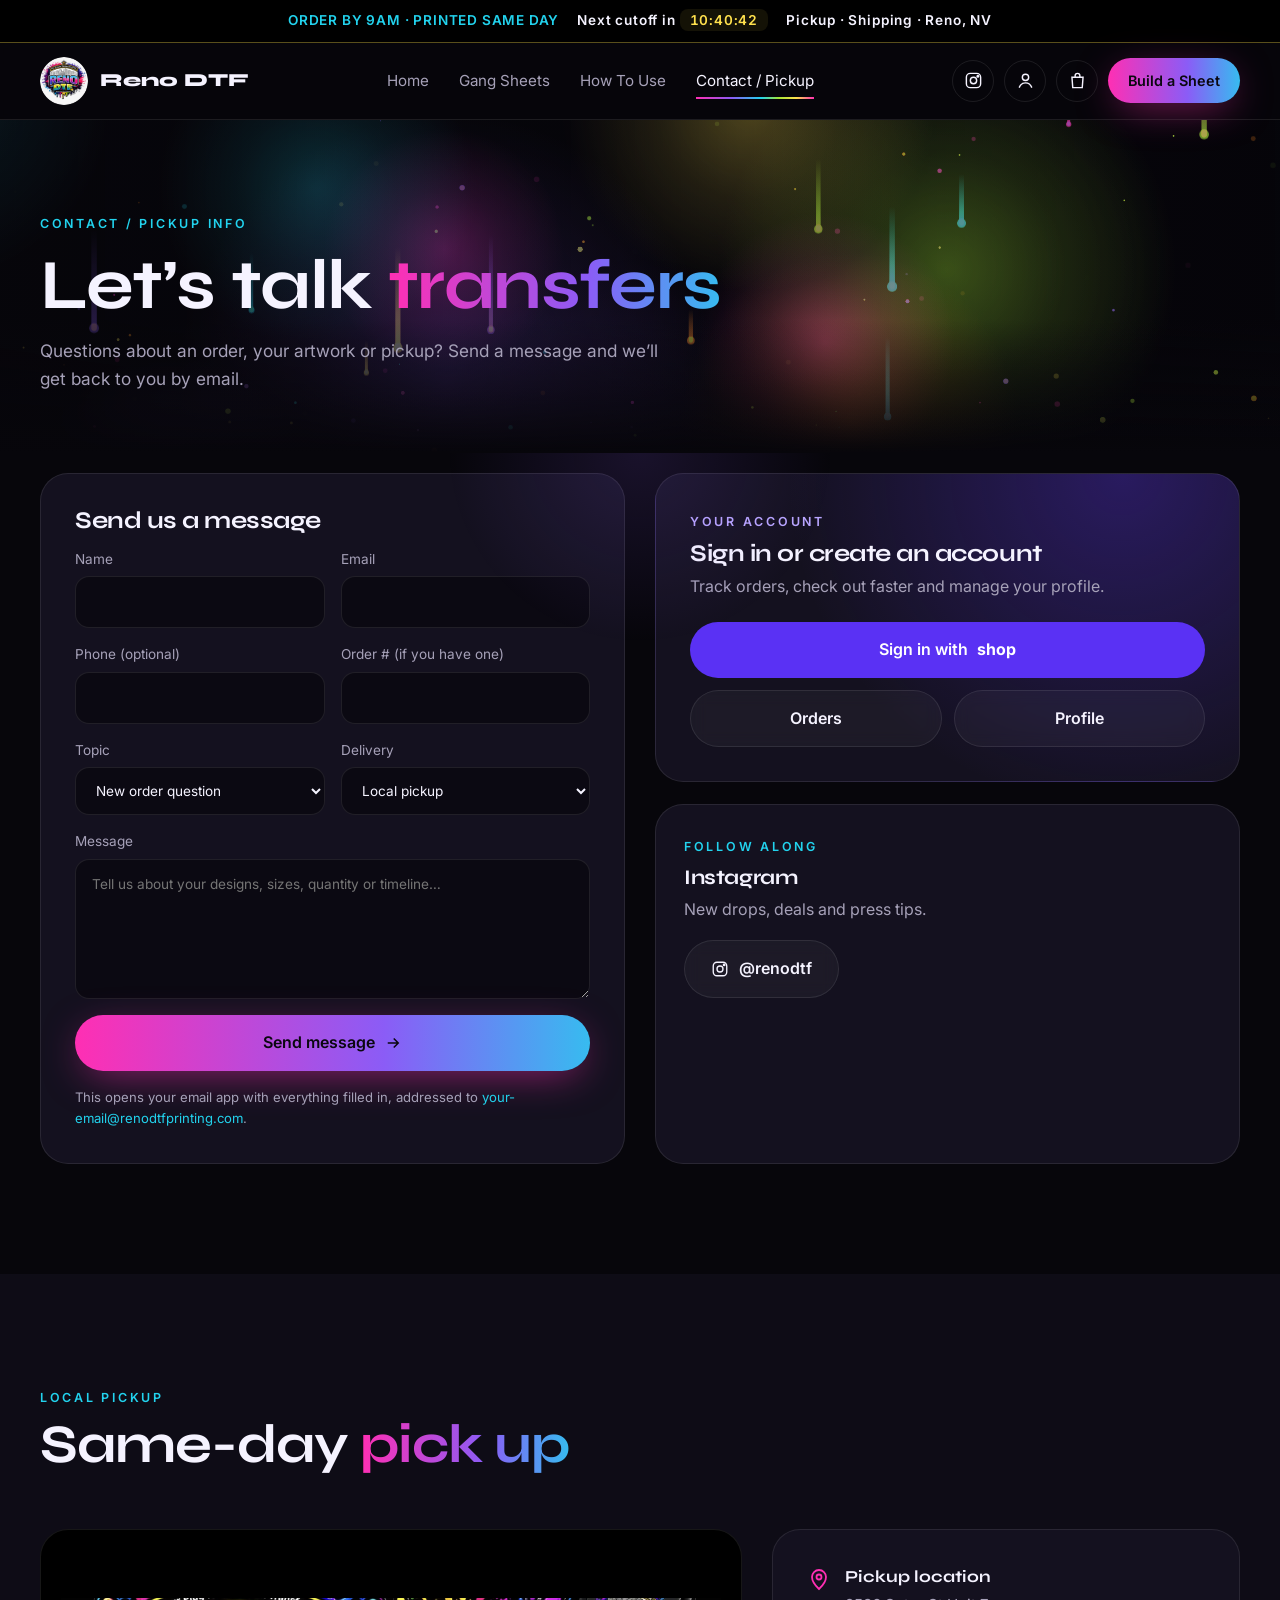
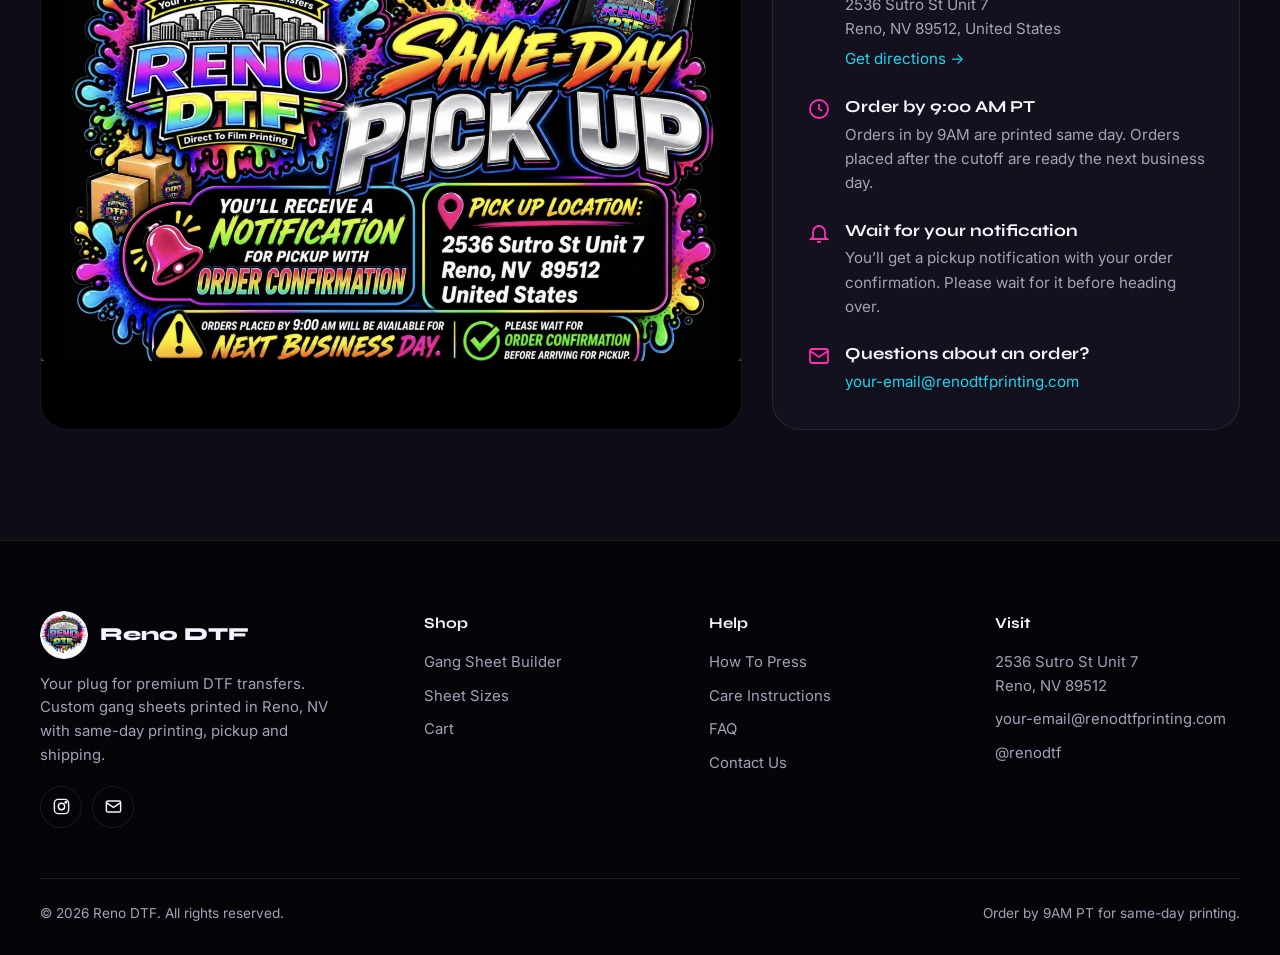
==== contact.html @ 8057460b "Add files via upload" ====
<!doctype html>
<html lang="en">
<head>
<meta charset="utf-8">
<meta name="viewport" content="width=device-width,initial-scale=1">
<title>Contact & Pickup Info | Reno DTF</title>
<meta name="description" content="Pickup at 2536 Sutro St Unit 7, Reno, NV 89512. Order by 9AM for same-day printing. Contact Reno DTF about your order.">
<meta property="og:title" content="Contact & Pickup Info | Reno DTF">
<meta property="og:description" content="Pickup at 2536 Sutro St Unit 7, Reno, NV 89512. Order by 9AM for same-day printing. Contact Reno DTF about your order.">
<meta property="og:image" content="/assets/img/gangsheet-flyer.jpg">
<meta name="theme-color" content="#07060b">
<link rel="icon" href="/assets/img/favicon.png">
<link rel="preconnect" href="https://fonts.googleapis.com">
<link rel="preconnect" href="https://fonts.gstatic.com" crossorigin>
<link href="https://fonts.googleapis.com/css2?family=Inter:wght@400;500;600;700&family=Syne:wght@600;700;800&display=swap" rel="stylesheet">
<link rel="stylesheet" href="/css/style.css">
<script type="application/ld+json">
{"@context":"https://schema.org","@type":"LocalBusiness","name":"Reno DTF","description":"Custom DTF transfers and gang sheets in Reno, NV with same-day printing, pickup and shipping.","url":"https://www.renodtfprinting.com","image":"https://www.renodtfprinting.com/assets/img/logo.png","address":{"@type":"PostalAddress","streetAddress":"2536 Sutro St Unit 7","addressLocality":"Reno","addressRegion":"NV","postalCode":"89512","addressCountry":"US"},"sameAs":["https://www.instagram.com/renodtf/"]}
</script>
</head>
<body>
<div class="topbar"><div class="topbar-inner">
  <span class="pill">ORDER BY 9AM · PRINTED SAME DAY</span>
  <span><span data-countdown-label>Same-day cutoff in</span> <span class="countdown" data-countdown>--:--:--</span></span>
  <span>Pickup · Shipping · Reno, NV</span>
</div></div>
<header class="header"><nav class="nav container" aria-label="Main">
  <a class="brand" href="/"><img src="/assets/img/logo.png" alt="Reno DTF logo" width="48" height="48">Reno DTF</a>
  <div class="nav-links"><a href="/">Home</a><a href="/#order">Gang Sheets</a><a href="/how-to-use.html">How To Use</a><a href="/contact.html" class="active">Contact / Pickup</a></div>
  <div class="nav-actions">
    <a class="icon-btn" data-ig aria-label="Instagram"><svg viewBox="0 0 24 24" fill="none" stroke="currentColor" stroke-width="1.8"><rect x="3" y="3" width="18" height="18" rx="5"/><circle cx="12" cy="12" r="4"/><circle cx="17.5" cy="6.5" r="1" fill="currentColor"/></svg></a>
    <a class="icon-btn" data-shop="login" aria-label="Sign in with Shop"><svg viewBox="0 0 24 24" fill="none" stroke="currentColor" stroke-width="1.8"><circle cx="12" cy="8" r="4"/><path d="M4 21c1.5-4 4.5-6 8-6s6.5 2 8 6"/></svg></a>
    <a class="icon-btn" data-shop="cart" aria-label="Cart"><svg viewBox="0 0 24 24" fill="none" stroke="currentColor" stroke-width="1.8"><path d="M5 8h14l-1 13H6L5 8Z"/><path d="M9 8V6a3 3 0 0 1 6 0v2"/></svg></a>
    <a class="btn btn-primary nav-cta" data-shop="builder">Build a Sheet</a>
    <button class="icon-btn menu-toggle" aria-label="Open menu" aria-expanded="false"><svg viewBox="0 0 24 24" fill="none" stroke="currentColor" stroke-width="1.8"><path d="M4 7h16M4 12h16M4 17h16"/></svg></button>
  </div>
</nav></header>
<div class="mobile-menu"><a href="/">Home</a><a href="/#order">Gang Sheets</a><a href="/how-to-use.html">How To Use</a><a href="/contact.html" class="active">Contact / Pickup</a><a class="btn btn-primary" data-shop="builder">Build Your Gang Sheet</a><a class="btn btn-shop" data-shop="login">Sign in with Shop</a></div>
<main id="main">
<section class="page-hero"><canvas id="ink-canvas" aria-hidden="true"></canvas>
  <div class="container"><span class="eyebrow">Contact / pickup info</span><h1>Let’s talk <span class="grad-text">transfers</span></h1><p class="lead">Questions about an order, your artwork or pickup? Send a message and we’ll get back to you by email.</p></div>
</section>
<section id="form" style="padding-top:20px"><div class="container contact-grid">
  <form class="form reveal" id="order-form">
    <h3 style="font-size:1.5rem">Send us a message</h3>
    <div class="two"><label>Name<input name="name" required autocomplete="name"></label><label>Email<input name="email" type="email" required autocomplete="email"></label></div>
    <div class="two"><label>Phone (optional)<input name="phone" type="tel" autocomplete="tel"></label><label>Order # (if you have one)<input name="order"></label></div>
    <div class="two">
      <label>Topic<select name="topic"><option>New order question</option><option>Existing order</option><option>Artwork / file help</option><option>Bulk or business order</option><option>Other</option></select></label>
      <label>Delivery<select name="delivery"><option>Local pickup</option><option>Shipping</option><option>Not sure yet</option></select></label>
    </div>
    <label>Message<textarea name="message" required placeholder="Tell us about your designs, sizes, quantity or timeline…"></textarea></label>
    <button class="btn btn-primary" type="submit" style="justify-content:center">Send message <svg viewBox="0 0 24 24" fill="none" stroke="currentColor" stroke-width="2"><path d="M5 12h14M13 6l6 6-6 6"/></svg></button>
    <p class="form-note">This opens your email app with everything filled in, addressed to <a data-email style="color:var(--cyan)"></a>.</p>
  </form>
  <div class="stack">
    <div class="account-card reveal d1">
      <span class="eyebrow" style="color:#b9a6ff">Your account</span>
      <h3 style="font-size:1.5rem;margin-top:8px">Sign in or create an account</h3>
      <p style="color:var(--muted);margin-top:8px">Track orders, check out faster and manage your profile.</p>
      <div class="btns">
        <a class="btn btn-shop" data-shop="login" style="justify-content:center">Sign in with <b>shop</b></a>
        <div class="split"><a class="btn btn-ghost" data-shop="account" style="justify-content:center">Orders</a><a class="btn btn-ghost" data-shop="account" style="justify-content:center">Profile</a></div>
      </div>
    </div>
    <div class="mini-card reveal d2">
      <span class="eyebrow">Follow along</span><h3>Instagram</h3><p>New drops, deals and press tips.</p>
      <a class="btn btn-ghost" data-ig><svg viewBox="0 0 24 24" fill="none" stroke="currentColor" stroke-width="1.8"><rect x="3" y="3" width="18" height="18" rx="5"/><circle cx="12" cy="12" r="4"/><circle cx="17.5" cy="6.5" r="1" fill="currentColor"/></svg> @renodtf</a>
    </div>
  </div>
</div></section>
<section style="background:var(--bg-2)"><div class="container">
  <div class="section-head reveal"><span class="eyebrow">Local pickup</span><h2>Same-day <span class="grad-text">pick up</span></h2></div>
  <div class="pickup">
  <div class="pickup-img reveal"><img src="/assets/img/pickup-flyer.jpg" alt="Reno DTF same-day pickup flyer — 2536 Sutro St Unit 7, Reno NV"></div>
  <div class="pickup-info reveal d1">
    <div class="row"><svg viewBox="0 0 24 24" fill="none" stroke="currentColor" stroke-width="1.8"><path d="M12 22s7-6.5 7-12a7 7 0 1 0-14 0c0 5.5 7 12 7 12Z"/><circle cx="12" cy="10" r="2.5"/></svg><div><h4>Pickup location</h4><p>2536 Sutro St Unit 7<br>Reno, NV 89512, United States</p><p style="margin-top:6px"><a data-maps style="color:var(--cyan)">Get directions →</a></p></div></div>
    <div class="row"><svg viewBox="0 0 24 24" fill="none" stroke="currentColor" stroke-width="1.8"><circle cx="12" cy="12" r="9"/><path d="M12 7v5l3 2"/></svg><div><h4>Order by 9:00 AM PT</h4><p>Orders in by 9AM are printed same day. Orders placed after the cutoff are ready the next business day.</p></div></div>
    <div class="row"><svg viewBox="0 0 24 24" fill="none" stroke="currentColor" stroke-width="1.8"><path d="M6 16V11a6 6 0 1 1 12 0v5l2 2H4l2-2Z"/><path d="M10 21h4"/></svg><div><h4>Wait for your notification</h4><p>You’ll get a pickup notification with your order confirmation. Please wait for it before heading over.</p></div></div>
    <div class="row"><svg viewBox="0 0 24 24" fill="none" stroke="currentColor" stroke-width="1.8"><rect x="3" y="5" width="18" height="14" rx="2"/><path d="m3 7 9 6 9-6"/></svg><div><h4>Questions about an order?</h4><p><a data-email style="color:var(--cyan)"></a></p></div></div>
  </div>
</div>
</div></section>
</main>
<footer><div class="container">
  <div class="foot">
    <div>
      <a class="brand" href="/"><img src="/assets/img/logo.png" alt="" width="48" height="48">Reno DTF</a>
      <p>Your plug for premium DTF transfers. Custom gang sheets printed in Reno, NV with same-day printing, pickup and shipping.</p>
      <div class="socials"><a class="icon-btn" data-ig aria-label="Instagram"><svg viewBox="0 0 24 24" fill="none" stroke="currentColor" stroke-width="1.8"><rect x="3" y="3" width="18" height="18" rx="5"/><circle cx="12" cy="12" r="4"/><circle cx="17.5" cy="6.5" r="1" fill="currentColor"/></svg></a><a class="icon-btn" data-email data-keep-text aria-label="Email"><svg viewBox="0 0 24 24" fill="none" stroke="currentColor" stroke-width="1.8"><rect x="3" y="5" width="18" height="14" rx="2"/><path d="m3 7 9 6 9-6"/></svg></a></div>
    </div>
    <div><h5>Shop</h5><ul>
      <li><a data-shop="builder">Gang Sheet Builder</a></li>
      <li><a href="/#sizes">Sheet Sizes</a></li>
      <li><a data-shop="cart">Cart</a></li>
    </ul></div>
    <div><h5>Help</h5><ul>
      <li><a href="/how-to-use.html">How To Press</a></li>
      <li><a href="/how-to-use.html#care">Care Instructions</a></li>
      <li><a href="/#faq">FAQ</a></li>
      <li><a href="/contact.html">Contact Us</a></li>
    </ul></div>
    <div><h5>Visit</h5><ul>
      <li><a data-maps>2536 Sutro St Unit 7<br>Reno, NV 89512</a></li>
      <li><a data-email></a></li>
      <li><a data-ig>@renodtf</a></li>
    </ul></div>
  </div>
  <div class="copy"><span>© <span id="year"></span> Reno DTF. All rights reserved.</span><span>Order by 9AM PT for same-day printing.</span></div>
</div></footer>
<div class="toast" role="status">Opening your email app with the order details…</div>
<script src="/js/config.js"></script>
<script src="/js/main.js"></script>
</body>
</html>
---- css/style.css ----
/* ============ RENO DTF — Design tokens ============ */
:root{
  --bg:#07060b;
  --bg-2:#0e0c16;
  --card:#14111f;
  --line:rgba(255,255,255,.09);
  --text:#f5f3ff;
  --muted:#a6a1b8;
  --pink:#ff2fb3;
  --violet:#8b5cf6;
  --cyan:#22d3ee;
  --lime:#a3e635;
  --yellow:#ffe14d;
  --orange:#ff8a1f;
  --grad:linear-gradient(90deg,var(--pink),var(--violet) 30%,var(--cyan) 55%,var(--lime) 70%,var(--yellow) 85%,var(--pink));
  --radius:22px;
  --font-display:"Syne",system-ui,sans-serif;
  --font-body:"Inter",system-ui,sans-serif;
  --ease:cubic-bezier(.2,.8,.2,1);
}
*{box-sizing:border-box;margin:0;padding:0}
html{scroll-behavior:smooth}
body{background:var(--bg);color:var(--text);font-family:var(--font-body);line-height:1.6;overflow-x:hidden;-webkit-font-smoothing:antialiased}
img{max-width:100%;display:block}
a{color:inherit;text-decoration:none}
button{font:inherit;cursor:pointer;border:0;background:none;color:inherit}
.container{width:min(1200px,100% - 32px);margin-inline:auto}
.grad-text{background:var(--grad);-webkit-background-clip:text;background-clip:text;color:transparent;background-size:200% 100%;animation:shimmer 6s linear infinite}
@keyframes shimmer{to{background-position:200% 0}}
.eyebrow{font-size:.78rem;letter-spacing:.22em;text-transform:uppercase;color:var(--cyan);font-weight:600}
h1,h2,h3{font-family:var(--font-display);line-height:1.05;letter-spacing:-.02em}
h2{font-size:clamp(2rem,4.5vw,3.4rem);margin:.4rem 0 1rem}
.lead{color:var(--muted);font-size:1.08rem;max-width:620px}
section{padding:110px 0;position:relative}
.section-head{margin-bottom:56px}
.section-head.center{text-align:center}
.section-head.center .lead{margin-inline:auto}

/* ============ Buttons ============ */
.btn{display:inline-flex;align-items:center;gap:.6rem;padding:15px 26px;border-radius:999px;font-weight:600;transition:transform .3s var(--ease),box-shadow .3s var(--ease),background .3s}
.btn-primary{background:var(--grad);background-size:200% 100%;color:#0a0710;box-shadow:0 10px 40px -10px rgba(255,47,179,.6);animation:shimmer 5s linear infinite}
.btn-primary:hover{transform:translateY(-3px);box-shadow:0 18px 50px -12px rgba(34,211,238,.7)}
.btn-ghost{border:1px solid var(--line);background:rgba(255,255,255,.04);backdrop-filter:blur(8px)}
.btn-ghost:hover{background:rgba(255,255,255,.1);transform:translateY(-3px)}
.btn-shop{background:#5a31f4;color:#fff}
.btn-shop:hover{background:#4a22e0;transform:translateY(-3px)}
.btn svg{width:18px;height:18px}

/* ============ Announcement bar ============ */
.topbar{background:#000;border-bottom:1px solid rgba(255,225,77,.35);font-size:.85rem;font-weight:600;letter-spacing:.06em;overflow:hidden}
.topbar-inner{display:flex;justify-content:center;align-items:center;gap:18px;padding:10px 16px;flex-wrap:wrap;text-align:center}
.topbar .pill{color:var(--cyan)}
.countdown{font-variant-numeric:tabular-nums;color:var(--yellow);background:rgba(255,225,77,.08);padding:3px 10px;border-radius:8px}

/* ============ Header ============ */
.header{position:sticky;top:0;z-index:50;background:rgba(7,6,11,.72);backdrop-filter:blur(16px) saturate(140%);border-bottom:1px solid var(--line);transition:background .3s}
.nav{display:flex;align-items:center;justify-content:space-between;height:76px}
.brand{display:flex;align-items:center;gap:12px;font-family:var(--font-display);font-weight:800;font-size:1.15rem}
.brand img{width:48px;height:48px;border-radius:50%;animation:spinglow 8s linear infinite}
@keyframes spinglow{0%,100%{filter:drop-shadow(0 0 6px rgba(255,47,179,.55))}50%{filter:drop-shadow(0 0 12px rgba(34,211,238,.7))}}
.nav-links{display:flex;gap:30px;font-size:.95rem;color:var(--muted)}
.nav-links a{position:relative;transition:color .2s}
.nav-links a:hover,.nav-links a.active{color:var(--text)}
.nav-links a::after{content:"";position:absolute;left:0;bottom:-6px;height:2px;width:0;background:var(--grad);transition:width .3s var(--ease)}
.nav-links a:hover::after,.nav-links a.active::after{width:100%}
.nav-actions{display:flex;align-items:center;gap:10px}
.icon-btn{width:42px;height:42px;display:grid;place-items:center;border-radius:50%;border:1px solid var(--line);transition:background .2s}
.icon-btn:hover{background:rgba(255,255,255,.08)}
.icon-btn svg{width:19px;height:19px}
.nav-cta{padding:11px 20px;font-size:.9rem}
.menu-toggle{display:none}
.mobile-menu{display:none}

/* ============ Hero ============ */
.hero{min-height:calc(100vh - 116px);display:flex;align-items:center;padding:80px 0;overflow:hidden}
#ink-canvas{position:absolute;inset:0;width:100%;height:100%;z-index:0;opacity:.85}
.hero::after{content:"";position:absolute;inset:0;background:radial-gradient(ellipse at 30% 50%,transparent 0%,rgba(7,6,11,.55) 70%),linear-gradient(to bottom,transparent 70%,var(--bg));z-index:1;pointer-events:none}
.hero-grid{position:relative;z-index:2;display:grid;grid-template-columns:1.1fr .9fr;gap:60px;align-items:center}
.hero h1{font-size:clamp(2.8rem,6.4vw,5.6rem);font-weight:800;margin:18px 0 22px}
.hero h1 .line{display:block;overflow:hidden}
.hero h1 .line span{display:inline-block;transform:translateY(110%);animation:rise 1s var(--ease) forwards}
.hero h1 .line:nth-child(2) span{animation-delay:.12s}
.hero h1 .line:nth-child(3) span{animation-delay:.24s}
@keyframes rise{to{transform:none}}
.hero .lead{font-size:1.15rem;margin-bottom:34px;color:#d6d1e6}
.hero-ctas{display:flex;gap:14px;flex-wrap:wrap}
.hero-badges{display:flex;gap:22px;margin-top:40px;flex-wrap:wrap;color:var(--muted);font-size:.9rem}
.hero-badges span{display:flex;align-items:center;gap:8px}
.hero-badges i{width:8px;height:8px;border-radius:50%;background:var(--lime);box-shadow:0 0 12px var(--lime);animation:pulse 2s infinite}
@keyframes pulse{50%{opacity:.35}}

/* Peel stage — looping "transfer peel" animation */
.peel-stage{position:relative;aspect-ratio:1/1;max-width:500px;margin-inline:auto;width:100%}
.peel-glow{position:absolute;inset:8%;border-radius:50%;background:conic-gradient(from 0deg,var(--pink),var(--violet),var(--cyan),var(--lime),var(--yellow),var(--pink));filter:blur(60px);opacity:.55;animation:rotate 12s linear infinite}
@keyframes rotate{to{transform:rotate(360deg)}}
.shirt{position:absolute;inset:6%;display:grid;place-items:center}
.shirt svg{width:100%;height:100%;filter:drop-shadow(0 30px 50px rgba(0,0,0,.6))}
.print{position:absolute;width:38%;top:33%;left:31%;border-radius:50%;animation:printIn 8s var(--ease) infinite}
.film{position:absolute;width:44%;aspect-ratio:1;top:30%;left:28%;border-radius:14px;
  background:linear-gradient(135deg,rgba(255,255,255,.55),rgba(255,255,255,.12) 40%,rgba(255,255,255,.35));
  border:1px solid rgba(255,255,255,.6);backdrop-filter:blur(1px);transform-origin:top right;animation:peel 8s var(--ease) infinite;box-shadow:0 10px 30px rgba(0,0,0,.25)}
.film::after{content:"";position:absolute;inset:0;border-radius:inherit;background:linear-gradient(115deg,transparent 30%,rgba(255,255,255,.8) 45%,transparent 60%);background-size:250% 100%;animation:sheen 2.6s linear infinite}
@keyframes sheen{to{background-position:-150% 0}}
@keyframes peel{
  0%,12%{transform:translateY(-140%) rotate(-8deg);opacity:0}
  24%,52%{transform:none;opacity:1}
  68%{transform:perspective(600px) rotateY(-70deg) rotateZ(10deg) translate(30%,-20%);opacity:.9}
  78%,100%{transform:perspective(600px) rotateY(-90deg) translate(80%,-60%);opacity:0}
}
@keyframes printIn{
  0%,22%{opacity:0;transform:scale(.92);filter:blur(4px)}
  30%,92%{opacity:1;transform:none;filter:none}
  100%{opacity:0}
}
.press-tag{position:absolute;padding:10px 14px;border-radius:14px;background:rgba(20,17,31,.85);border:1px solid var(--line);backdrop-filter:blur(10px);font-size:.82rem;font-weight:600;display:flex;align-items:center;gap:8px;animation:float 6s ease-in-out infinite}
.press-tag b{font-family:var(--font-display);font-size:1.05rem}
.press-tag.t1{top:6%;left:0;color:var(--yellow)}
.press-tag.t2{top:44%;right:-4%;color:var(--cyan);animation-delay:-2s}
.press-tag.t3{bottom:6%;left:8%;color:var(--pink);animation-delay:-4s}
@keyframes float{50%{transform:translateY(-14px)}}

/* ============ Marquee ============ */
.marquee{border-block:1px solid var(--line);background:#000;overflow:hidden;padding:20px 0;position:relative;z-index:2}
.marquee-track{display:flex;gap:50px;width:max-content;animation:marquee 30s linear infinite;font-family:var(--font-display);font-weight:800;font-size:1.5rem;text-transform:uppercase;white-space:nowrap}
.marquee-track span{display:flex;align-items:center;gap:50px}
.marquee-track span::after{content:"✦";color:var(--pink)}
.marquee-track span:nth-child(3n+2)::after{color:var(--cyan)}
.marquee-track span:nth-child(3n)::after{color:var(--yellow)}
@keyframes marquee{to{transform:translateX(-50%)}}

/* ============ Features ============ */
.feature-grid{display:grid;grid-template-columns:repeat(4,1fr);gap:18px}
.feature{background:var(--card);border:1px solid var(--line);border-radius:var(--radius);padding:30px 26px;position:relative;overflow:hidden;transition:transform .4s var(--ease),border-color .4s}
.feature::before{content:"";position:absolute;inset:-1px;border-radius:inherit;padding:1px;background:var(--grad);-webkit-mask:linear-gradient(#000 0 0) content-box,linear-gradient(#000 0 0);-webkit-mask-composite:xor;mask-composite:exclude;opacity:0;transition:opacity .4s}
.feature:hover{transform:translateY(-6px)}
.feature:hover::before{opacity:1}
.feature .ico{width:52px;height:52px;border-radius:14px;display:grid;place-items:center;margin-bottom:20px;background:rgba(255,255,255,.05)}
.feature .ico svg{width:26px;height:26px}
.feature h3{font-size:1.25rem;margin-bottom:8px}
.feature p{color:var(--muted);font-size:.95rem}

/* ============ Order paths ============ */
.paths{display:grid;grid-template-columns:1.3fr 1fr;gap:22px}
.path-card{border-radius:28px;overflow:hidden;background:var(--card);border:1px solid var(--line);display:flex;flex-direction:column}
.path-card .media{overflow:hidden;aspect-ratio:16/11;background:#000}
.path-card .media img{width:100%;height:100%;object-fit:cover;transition:transform 1.2s var(--ease)}
.path-card:hover .media img{transform:scale(1.05)}
.path-card .body{padding:30px}
.path-card h3{font-size:1.6rem;margin-bottom:10px}
.path-card p{color:var(--muted);margin-bottom:22px}
.stack{display:flex;flex-direction:column;gap:22px}
.mini-card{padding:28px;border-radius:28px;background:var(--card);border:1px solid var(--line);flex:1}
.mini-card h3{font-size:1.3rem;margin:8px 0}
.mini-card p{color:var(--muted);margin-bottom:18px}

/* ============ Sizes ============ */
.sizes-wrap{display:grid;grid-template-columns:.9fr 1.1fr;gap:50px;align-items:center}
.sizes{display:grid;grid-template-columns:repeat(2,1fr);gap:12px}
.size{padding:16px 18px;border-radius:16px;border:1px solid var(--line);background:rgba(255,255,255,.03);display:flex;justify-content:space-between;align-items:center;transition:all .3s var(--ease)}
.size:hover{border-color:var(--cyan);background:rgba(34,211,238,.07);transform:translateX(4px)}
.size b{font-family:var(--font-display)}
.size small{color:var(--muted)}
.size-bar{height:6px;border-radius:6px;background:var(--grad);margin-top:6px}
.price-box{padding:34px;border-radius:28px;background:radial-gradient(circle at 20% 0%,rgba(255,47,179,.18),transparent 60%),var(--card);border:1px solid var(--line)}
.price{font-family:var(--font-display);font-size:4rem;font-weight:800;line-height:1}
.price-box ul{list-style:none;margin:24px 0 28px;display:grid;gap:10px;color:#d6d1e6}
.price-box li::before{content:"✓";color:var(--lime);margin-right:10px;font-weight:700}

/* ============ Steps ============ */
.steps{display:grid;grid-template-columns:repeat(7,1fr);gap:12px;counter-reset:s}
.step{background:var(--card);border:1px solid var(--line);border-radius:20px;padding:22px 18px;position:relative}
.step .num{font-family:var(--font-display);font-weight:800;font-size:2.2rem;line-height:1}
.step h3{font-size:1rem;margin:12px 0 8px}
.step p{color:var(--muted);font-size:.85rem}
.quick{display:grid;grid-template-columns:repeat(4,1fr);gap:14px;margin-bottom:40px}
.quick div{padding:24px;border-radius:20px;background:rgba(255,255,255,.03);border:1px solid var(--line);text-align:center}
.quick b{display:block;font-family:var(--font-display);font-size:2.2rem}
.quick span{color:var(--muted);font-size:.85rem;text-transform:uppercase;letter-spacing:.12em}

/* ============ Fabric ============ */
.fabric{display:grid;grid-template-columns:repeat(3,1fr);gap:18px}
.fab{padding:30px;border-radius:24px;border:1px solid var(--line);background:var(--card)}
.fab .temp{font-family:var(--font-display);font-size:2.6rem;font-weight:800}
.fab .meta{color:var(--muted);margin-top:6px}
.fab h3{margin-bottom:14px;font-size:1.2rem}
.thermo{height:8px;border-radius:8px;background:rgba(255,255,255,.07);overflow:hidden;margin-top:18px}
.thermo span{display:block;height:100%;border-radius:8px;background:linear-gradient(90deg,var(--yellow),var(--orange),var(--pink));width:0;transition:width 1.6s var(--ease)}
.in .thermo span{width:var(--w)}

/* ============ Pickup ============ */
.pickup{display:grid;grid-template-columns:1.2fr .8fr;gap:30px;align-items:stretch}
.pickup-img{border-radius:28px;overflow:hidden;border:1px solid var(--line)}
.pickup-img{background:#000;display:flex;align-items:center}
.pickup-img img{width:100%;height:auto}
.pickup-info{padding:34px;border-radius:28px;background:var(--card);border:1px solid var(--line);display:flex;flex-direction:column;gap:22px}
.pickup-info .row{display:flex;gap:14px}
.pickup-info .row svg{flex:none;width:24px;height:24px;color:var(--pink);margin-top:3px}
.pickup-info h4{font-family:var(--font-display);font-size:1.05rem;margin-bottom:2px}
.pickup-info p{color:var(--muted);font-size:.95rem}

/* ============ FAQ ============ */
.faq{max-width:820px;margin-inline:auto}
.faq details{border-bottom:1px solid var(--line);padding:22px 0}
.faq summary{list-style:none;cursor:pointer;display:flex;justify-content:space-between;align-items:center;font-weight:600;font-size:1.08rem}
.faq summary::-webkit-details-marker{display:none}
.faq summary::after{content:"+";font-size:1.6rem;color:var(--cyan);transition:transform .3s}
.faq details[open] summary::after{transform:rotate(45deg)}
.faq details p{color:var(--muted);margin-top:12px}

/* ============ CTA ============ */
.cta-band{border-radius:32px;padding:70px 40px;text-align:center;position:relative;overflow:hidden;background:#0b0912;border:1px solid var(--line)}
.cta-band::before{content:"";position:absolute;inset:-50%;background:conic-gradient(from 0deg,transparent,rgba(255,47,179,.35),transparent 30%,rgba(34,211,238,.35),transparent 60%,rgba(255,225,77,.3),transparent);animation:rotate 14s linear infinite}
.cta-band::after{content:"";position:absolute;inset:2px;border-radius:30px;background:#0b0912}
.cta-band > *{position:relative;z-index:1}
.cta-band .hero-ctas{justify-content:center;margin-top:26px}

/* ============ Contact ============ */
.contact-grid{display:grid;grid-template-columns:1fr 1fr;gap:30px}
.form{padding:34px;border-radius:28px;background:var(--card);border:1px solid var(--line);display:grid;gap:16px}
.form .two{display:grid;grid-template-columns:1fr 1fr;gap:16px}
.form label{font-size:.85rem;color:var(--muted);display:grid;gap:6px}
.form input,.form select,.form textarea{width:100%;padding:14px 16px;border-radius:14px;background:#0b0912;border:1px solid var(--line);color:var(--text);font:inherit;transition:border-color .2s,box-shadow .2s}
.form input:focus,.form select:focus,.form textarea:focus{outline:none;border-color:var(--cyan);box-shadow:0 0 0 4px rgba(34,211,238,.15)}
.form textarea{min-height:140px;resize:vertical}
.form-note{font-size:.82rem;color:var(--muted)}
.account-card{padding:34px;border-radius:28px;background:radial-gradient(circle at 80% 0%,rgba(90,49,244,.3),transparent 60%),var(--card);border:1px solid var(--line)}
.account-card .btns{display:grid;gap:12px;margin-top:22px}
.account-card .split{display:grid;grid-template-columns:1fr 1fr;gap:12px}

/* ============ Page hero (inner pages) ============ */
.page-hero{padding:90px 0 60px;overflow:hidden}
.page-hero h1{font-size:clamp(2.4rem,5.5vw,4.4rem);margin:14px 0}
.page-hero .container{position:relative;z-index:2}
.page-hero::after{content:"";position:absolute;inset:0;background:linear-gradient(90deg,rgba(7,6,11,.75),rgba(7,6,11,.2)),linear-gradient(to bottom,transparent 60%,var(--bg));z-index:1;pointer-events:none}

/* ============ Footer ============ */
footer{border-top:1px solid var(--line);padding:70px 0 30px;background:#050409}
.foot{display:grid;grid-template-columns:1.4fr 1fr 1fr 1fr;gap:40px}
.foot h5{font-family:var(--font-display);font-size:.95rem;margin-bottom:16px}
.foot ul{list-style:none;display:grid;gap:10px;color:var(--muted);font-size:.93rem}
.foot a:hover{color:var(--text)}
.foot .brand{margin-bottom:14px}
.foot p{color:var(--muted);font-size:.93rem;max-width:300px}
.socials{display:flex;gap:10px;margin-top:18px}
.copy{margin-top:50px;padding-top:24px;border-top:1px solid var(--line);color:var(--muted);font-size:.85rem;display:flex;justify-content:space-between;flex-wrap:wrap;gap:10px}

/* ============ Reveal on scroll ============ */
.reveal{opacity:0;transform:translateY(40px);transition:opacity 1s var(--ease),transform 1s var(--ease)}
.reveal.in{opacity:1;transform:none}
.reveal.d1{transition-delay:.1s}.reveal.d2{transition-delay:.2s}.reveal.d3{transition-delay:.3s}

/* Cursor glow */
.cursor-glow{position:fixed;width:420px;height:420px;border-radius:50%;pointer-events:none;z-index:0;background:radial-gradient(circle,rgba(139,92,246,.14),transparent 65%);transform:translate(-50%,-50%);transition:opacity .3s}

/* Toast */
.toast{position:fixed;bottom:24px;left:50%;transform:translate(-50%,120px);opacity:0;background:var(--card);border:1px solid var(--line);padding:14px 22px;border-radius:14px;z-index:100;transition:transform .5s var(--ease),opacity .5s;font-size:.92rem}
.toast.show{transform:translate(-50%,0);opacity:1}

/* ============ Responsive ============ */
@media (max-width:1080px){
  .steps{grid-template-columns:repeat(4,1fr)}
  .feature-grid{grid-template-columns:repeat(2,1fr)}
}
@media (max-width:900px){
  section{padding:80px 0}
  .nav-links,.nav-cta{display:none}
  .menu-toggle{display:grid}
  .mobile-menu{position:fixed;left:0;right:0;top:var(--menu-top,116px);background:rgba(7,6,11,.97);backdrop-filter:blur(14px);border-bottom:1px solid var(--line);padding:20px 16px 28px;flex-direction:column;gap:6px;z-index:49}
  .mobile-menu.open{display:flex}
  .mobile-menu a{padding:14px 6px;border-bottom:1px solid var(--line);font-size:1.05rem}
  .mobile-menu .btn{margin-top:14px;justify-content:center}
  .hero-grid,.paths,.sizes-wrap,.pickup,.contact-grid{grid-template-columns:1fr}
  .peel-stage{max-width:380px}
  .fabric{grid-template-columns:1fr}
  .quick{grid-template-columns:repeat(2,1fr)}
  .foot{grid-template-columns:1fr 1fr}
}
@media (max-width:560px){
  .topbar-inner > span:nth-child(3){display:none}
  .topbar-inner{gap:8px;padding:8px 12px;font-size:.78rem}
  .feature-grid,.sizes,.form .two{grid-template-columns:1fr}
  .steps{grid-template-columns:1fr 1fr}
  .foot{grid-template-columns:1fr}
  .hero{padding:50px 0}
  .cta-band{padding:50px 22px}
  .press-tag.t2{right:0}
}
@media (prefers-reduced-motion:reduce){
  *,*::before,*::after{animation-duration:.001ms!important;animation-iteration-count:1!important;transition-duration:.001ms!important}
  .reveal{opacity:1;transform:none}
  .hero h1 .line span{transform:none}
}
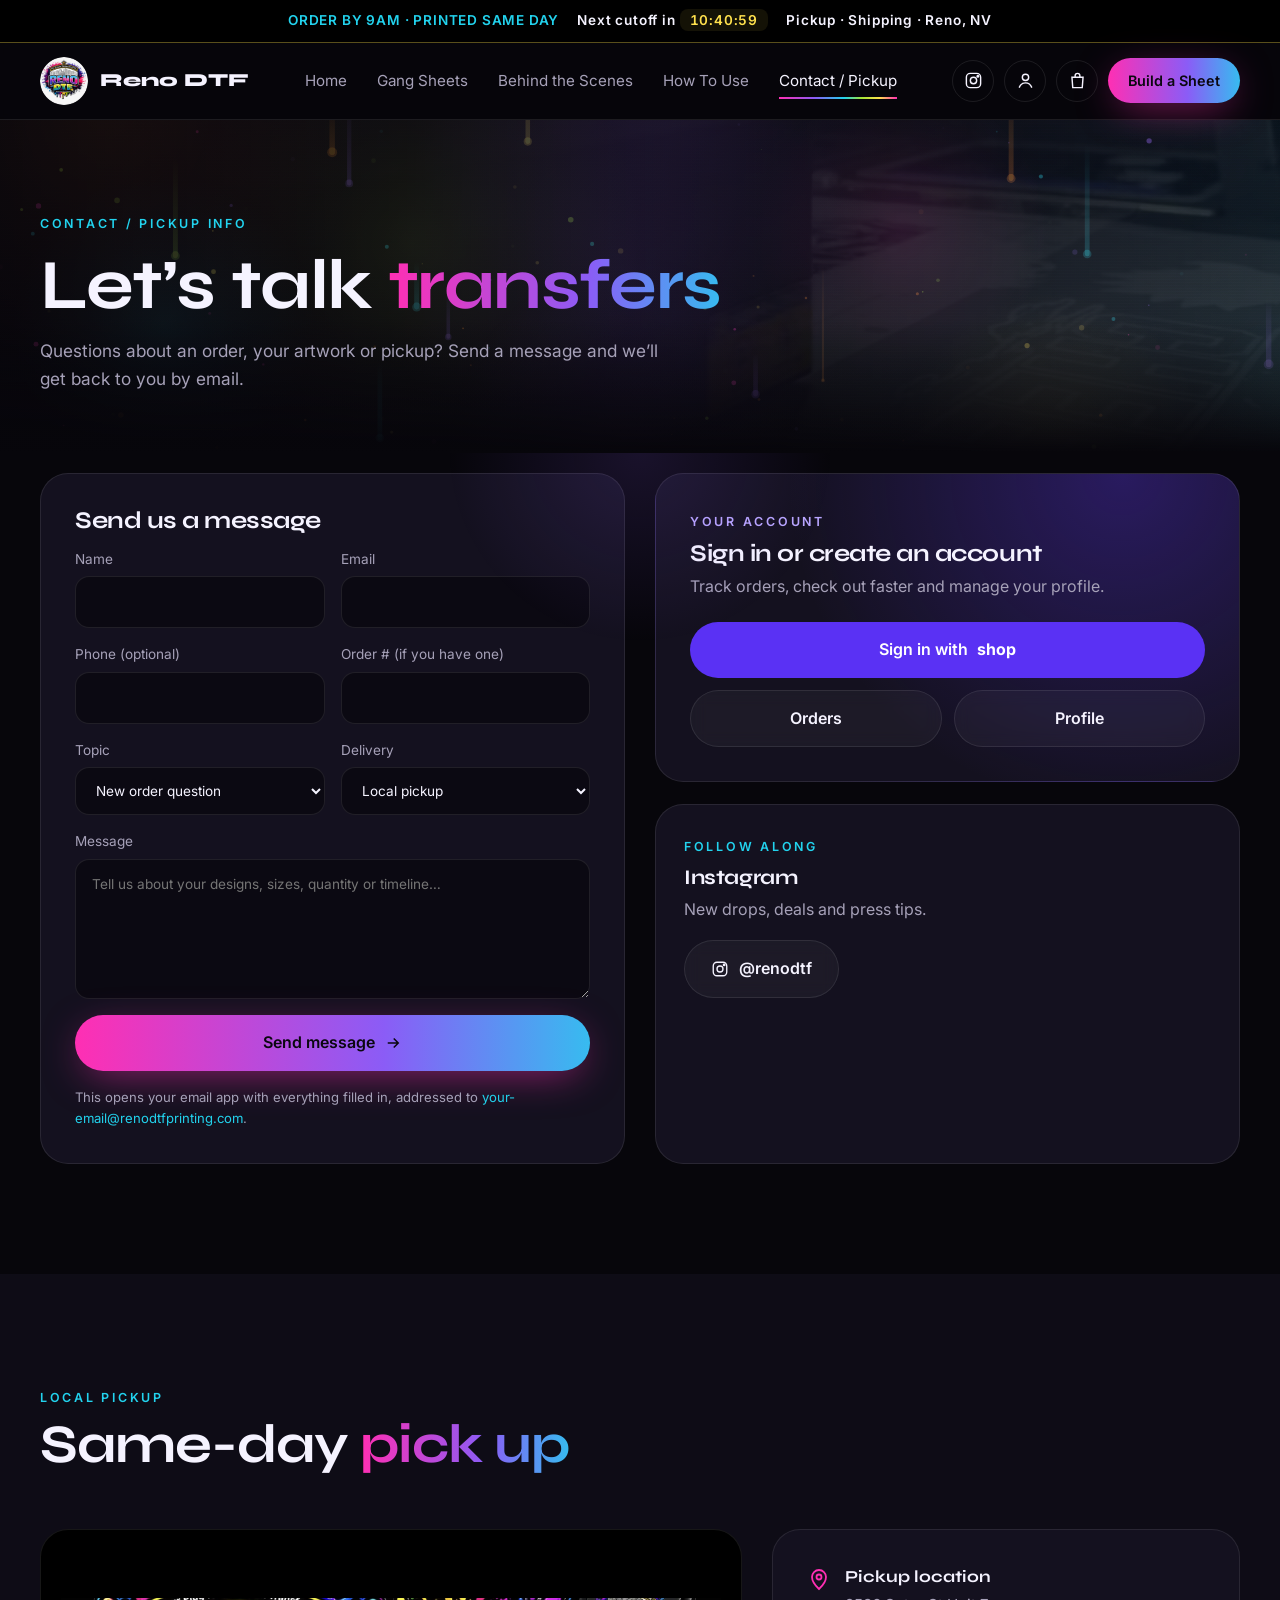
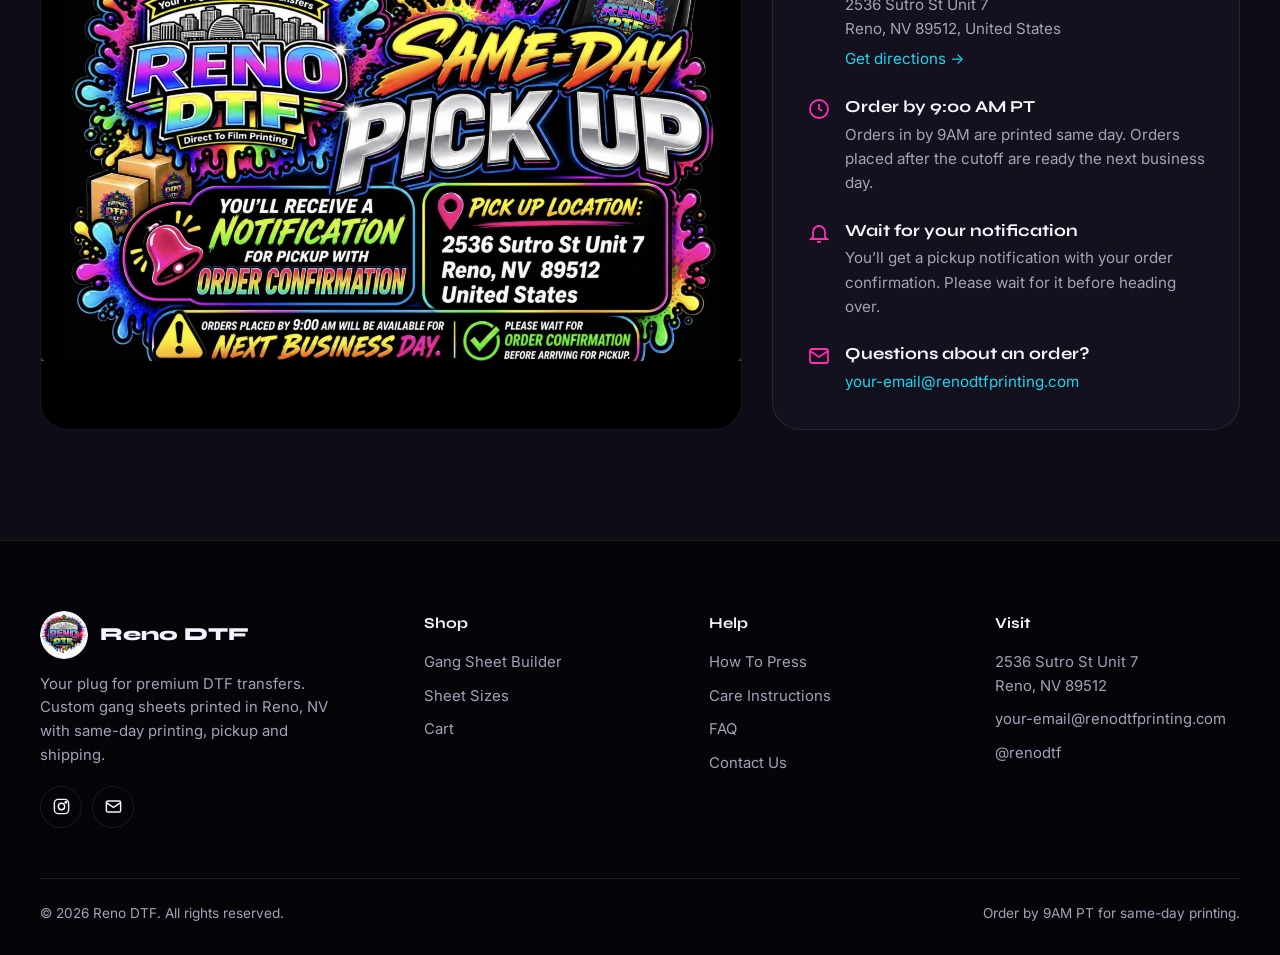
==== commit 7434983e: "Add looping print-floor video backgrounds and behind-the-scenes section - Hero, How To Use and Conta" ====
--- a/contact.html
+++ b/contact.html
@@ -15,7 +15,7 @@
 <link href="https://fonts.googleapis.com/css2?family=Inter:wght@400;500;600;700&family=Syne:wght@600;700;800&display=swap" rel="stylesheet">
 <link rel="stylesheet" href="/css/style.css">
 <script type="application/ld+json">
-{"@context":"https://schema.org","@type":"LocalBusiness","name":"Reno DTF","description":"Custom DTF transfers and gang sheets in Reno, NV with same-day printing, pickup and shipping.","url":"https://www.renodtfprinting.com","image":"https://www.renodtfprinting.com/assets/img/logo.png","address":{"@type":"PostalAddress","streetAddress":"2536 Sutro St Unit 7","addressLocality":"Reno","addressRegion":"NV","postalCode":"89512","addressCountry":"US"},"sameAs":["https://www.instagram.com/renodtf/"]}
+{"@context":"https://schema.org","@type":"LocalBusiness","name":"Reno DTF","description":"Custom DTF transfers and gang sheets in Reno, NV with same-day printing, pickup and shipping.","url":"https://www.renodtfprinting.com","image":"https://www.renodtfprinting.com/assets/img/logo.png","video":"https://www.renodtfprinting.com/assets/video/print-floor.mp4","address":{"@type":"PostalAddress","streetAddress":"2536 Sutro St Unit 7","addressLocality":"Reno","addressRegion":"NV","postalCode":"89512","addressCountry":"US"},"sameAs":["https://www.instagram.com/renodtf/"]}
 </script>
 </head>
 <body>
@@ -26,7 +26,7 @@
 </div></div>
 <header class="header"><nav class="nav container" aria-label="Main">
   <a class="brand" href="/"><img src="/assets/img/logo.png" alt="Reno DTF logo" width="48" height="48">Reno DTF</a>
-  <div class="nav-links"><a href="/">Home</a><a href="/#order">Gang Sheets</a><a href="/how-to-use.html">How To Use</a><a href="/contact.html" class="active">Contact / Pickup</a></div>
+  <div class="nav-links"><a href="/">Home</a><a href="/#order">Gang Sheets</a><a href="/#behind-the-scenes">Behind the Scenes</a><a href="/how-to-use.html">How To Use</a><a href="/contact.html" class="active">Contact / Pickup</a></div>
   <div class="nav-actions">
     <a class="icon-btn" data-ig aria-label="Instagram"><svg viewBox="0 0 24 24" fill="none" stroke="currentColor" stroke-width="1.8"><rect x="3" y="3" width="18" height="18" rx="5"/><circle cx="12" cy="12" r="4"/><circle cx="17.5" cy="6.5" r="1" fill="currentColor"/></svg></a>
     <a class="icon-btn" data-shop="login" aria-label="Sign in with Shop"><svg viewBox="0 0 24 24" fill="none" stroke="currentColor" stroke-width="1.8"><circle cx="12" cy="8" r="4"/><path d="M4 21c1.5-4 4.5-6 8-6s6.5 2 8 6"/></svg></a>
@@ -35,9 +35,17 @@
     <button class="icon-btn menu-toggle" aria-label="Open menu" aria-expanded="false"><svg viewBox="0 0 24 24" fill="none" stroke="currentColor" stroke-width="1.8"><path d="M4 7h16M4 12h16M4 17h16"/></svg></button>
   </div>
 </nav></header>
-<div class="mobile-menu"><a href="/">Home</a><a href="/#order">Gang Sheets</a><a href="/how-to-use.html">How To Use</a><a href="/contact.html" class="active">Contact / Pickup</a><a class="btn btn-primary" data-shop="builder">Build Your Gang Sheet</a><a class="btn btn-shop" data-shop="login">Sign in with Shop</a></div>
+<div class="mobile-menu"><a href="/">Home</a><a href="/#order">Gang Sheets</a><a href="/#behind-the-scenes">Behind the Scenes</a><a href="/how-to-use.html">How To Use</a><a href="/contact.html" class="active">Contact / Pickup</a><a class="btn btn-primary" data-shop="builder">Build Your Gang Sheet</a><a class="btn btn-shop" data-shop="login">Sign in with Shop</a></div>
 <main id="main">
-<section class="page-hero"><canvas id="ink-canvas" aria-hidden="true"></canvas>
+<section class="page-hero">
+  <div class="video-bg" aria-hidden="true">
+    <video class="bg-video" autoplay muted loop playsinline preload="metadata" poster="/assets/video/print-floor-poster.jpg">
+      <source src="/assets/video/print-floor.webm" type="video/webm">
+      <source src="/assets/video/print-floor.mp4" type="video/mp4">
+    </video>
+    <div class="video-tint"></div><div class="scanlines"></div>
+  </div>
+  <canvas id="ink-canvas" aria-hidden="true"></canvas>
   <div class="container"><span class="eyebrow">Contact / pickup info</span><h1>Let’s talk <span class="grad-text">transfers</span></h1><p class="lead">Questions about an order, your artwork or pickup? Send a message and we’ll get back to you by email.</p></div>
 </section>
 <section id="form" style="padding-top:20px"><div class="container contact-grid">
--- a/css/style.css
+++ b/css/style.css
@@ -73,8 +73,8 @@
 
 /* ============ Hero ============ */
 .hero{min-height:calc(100vh - 116px);display:flex;align-items:center;padding:80px 0;overflow:hidden}
-#ink-canvas{position:absolute;inset:0;width:100%;height:100%;z-index:0;opacity:.85}
-.hero::after{content:"";position:absolute;inset:0;background:radial-gradient(ellipse at 30% 50%,transparent 0%,rgba(7,6,11,.55) 70%),linear-gradient(to bottom,transparent 70%,var(--bg));z-index:1;pointer-events:none}
+#ink-canvas{position:absolute;inset:0;width:100%;height:100%;z-index:1;opacity:.55;mix-blend-mode:screen;pointer-events:none}
+.hero::after{z-index:1;content:"";position:absolute;inset:0;background:radial-gradient(ellipse at 30% 50%,transparent 0%,rgba(7,6,11,.55) 70%),linear-gradient(to bottom,transparent 70%,var(--bg));z-index:1;pointer-events:none}
 .hero-grid{position:relative;z-index:2;display:grid;grid-template-columns:1.1fr .9fr;gap:60px;align-items:center}
 .hero h1{font-size:clamp(2.8rem,6.4vw,5.6rem);font-weight:800;margin:18px 0 22px}
 .hero h1 .line{display:block;overflow:hidden}
@@ -256,7 +256,80 @@
 .toast{position:fixed;bottom:24px;left:50%;transform:translate(-50%,120px);opacity:0;background:var(--card);border:1px solid var(--line);padding:14px 22px;border-radius:14px;z-index:100;transition:transform .5s var(--ease),opacity .5s;font-size:.92rem}
 .toast.show{transform:translate(-50%,0);opacity:1}
 
+
+/* ============ Video backgrounds ============ */
+.video-bg{position:absolute;inset:0;z-index:0;overflow:hidden;background:#000}
+.bg-video{width:100%;height:100%;object-fit:cover;transform:scale(1.08);filter:saturate(1.25) contrast(1.08) brightness(.75);animation:slowzoom 22s ease-in-out infinite alternate}
+@keyframes slowzoom{to{transform:scale(1.18) translateX(-2%)}}
+.video-tint{position:absolute;inset:0;background:
+  linear-gradient(100deg,rgba(7,6,11,.92) 0%,rgba(7,6,11,.7) 38%,rgba(7,6,11,.25) 70%,rgba(7,6,11,.55) 100%),
+  linear-gradient(120deg,rgba(255,47,179,.28),rgba(139,92,246,.18) 40%,rgba(34,211,238,.22) 75%,rgba(255,225,77,.15));
+  mix-blend-mode:normal}
+.scanlines{position:absolute;inset:0;pointer-events:none;background:repeating-linear-gradient(to bottom,rgba(255,255,255,.035) 0 1px,transparent 1px 3px);mix-blend-mode:overlay}
+.scan-beam{position:absolute;left:0;right:0;height:22%;top:-25%;background:linear-gradient(to bottom,transparent,rgba(34,211,238,.10),rgba(255,47,179,.08),transparent);animation:beam 7s linear infinite;pointer-events:none}
+@keyframes beam{to{top:110%}}
+.page-hero .video-tint{background:linear-gradient(90deg,rgba(7,6,11,.92),rgba(7,6,11,.55)),linear-gradient(120deg,rgba(255,47,179,.25),rgba(34,211,238,.2))}
+.page-hero .bg-video{filter:saturate(1.2) brightness(.55)}
+
+/* Viewfinder overlay (camera frame) */
+.viewfinder{position:absolute;inset:24px;z-index:2;pointer-events:none;font:600 .72rem/1 "Inter",monospace;letter-spacing:.16em;color:rgba(255,255,255,.75)}
+.viewfinder i{position:absolute;width:26px;height:26px;border:2px solid rgba(255,255,255,.55)}
+.viewfinder i:nth-child(1){top:0;left:0;border-right:0;border-bottom:0}
+.viewfinder i:nth-child(2){top:0;right:0;border-left:0;border-bottom:0}
+.viewfinder i:nth-child(3){bottom:0;left:0;border-right:0;border-top:0}
+.viewfinder i:nth-child(4){bottom:0;right:0;border-left:0;border-top:0}
+.rec{position:absolute;top:6px;left:40px;display:flex;align-items:center;gap:8px}
+.rec b{width:9px;height:9px;border-radius:50%;background:#ff3b3b;box-shadow:0 0 10px #ff3b3b;animation:pulse 1.2s infinite}
+.tc{position:absolute;top:6px;right:40px;font-variant-numeric:tabular-nums}
+
+/* ============ Behind the scenes ============ */
+.bts{background:radial-gradient(ellipse at 80% 20%,rgba(139,92,246,.14),transparent 55%),var(--bg-2);overflow:hidden}
+.bts-grid{display:grid;grid-template-columns:1fr 1fr;gap:70px;align-items:center}
+.process{list-style:none;display:grid;gap:10px;margin:32px 0 22px}
+.process li{display:flex;gap:18px;padding:18px 20px;border-radius:18px;border:1px solid transparent;transition:all .5s var(--ease);opacity:.5;cursor:default}
+.process li.active{opacity:1;background:var(--card);border-color:var(--line);transform:translateX(8px)}
+.p-num{font-family:var(--font-display);font-weight:800;font-size:1.4rem;color:var(--muted);transition:color .4s}
+.process li.active .p-num{background:var(--grad);-webkit-background-clip:text;background-clip:text;color:transparent}
+.process h4{font-family:var(--font-display);font-size:1.08rem;margin-bottom:2px}
+.process p{color:var(--muted);font-size:.92rem}
+.process-bar{height:3px;border-radius:3px;background:rgba(255,255,255,.08);overflow:hidden}
+.process-bar span{display:block;height:100%;width:25%;background:var(--grad);transition:width .8s var(--ease)}
+.bts-media{position:relative;height:620px}
+.monitor{position:absolute;border-radius:22px;overflow:hidden;background:#0b0912;border:1px solid var(--line);box-shadow:0 40px 80px -20px rgba(0,0,0,.7),0 0 0 1px rgba(255,255,255,.04)}
+.monitor:first-child{width:56%;right:4%;top:0;aspect-ratio:9/16;max-height:620px;z-index:2;animation:float 8s ease-in-out infinite}
+.monitor-alt{width:62%;left:0;bottom:40px;aspect-ratio:16/10;z-index:1;animation:float 9s ease-in-out infinite;animation-delay:-3s}
+.monitor::before{content:"";position:absolute;inset:-1px;border-radius:inherit;padding:1px;background:var(--grad);-webkit-mask:linear-gradient(#000 0 0) content-box,linear-gradient(#000 0 0);-webkit-mask-composite:xor;mask-composite:exclude;opacity:.6;z-index:3;pointer-events:none}
+.monitor-top{display:flex;align-items:center;gap:6px;padding:10px 14px;background:rgba(255,255,255,.04);border-bottom:1px solid var(--line);font-size:.72rem;color:var(--muted)}
+.monitor-top span{width:9px;height:9px;border-radius:50%;background:#ff5f57}
+.monitor-top span:nth-child(2){background:#febc2e}.monitor-top span:nth-child(3){background:#28c840}
+.monitor-top em{margin-left:auto;font-style:normal;letter-spacing:.08em}
+.monitor-screen{position:relative;height:calc(100% - 37px)}
+.monitor-screen video{width:100%;height:100%;object-fit:cover;filter:saturate(1.15) contrast(1.05)}
+.rec.small{top:12px;left:12px;font-size:.68rem;letter-spacing:.14em;background:rgba(0,0,0,.55);padding:6px 10px;border-radius:999px;color:#fff}
+.press-tag.bts-tag{top:auto;bottom:6px;right:auto;left:40%;z-index:3}
+
+/* CTA with video */
+.cta-video{position:absolute;inset:2px;width:calc(100% - 4px);height:calc(100% - 4px);object-fit:cover;border-radius:30px;z-index:1;opacity:.28;filter:saturate(1.3)}
+.cta-band::after{z-index:0}
+.cta-band > *:not(.cta-video){z-index:2}
+
+@media (max-width:900px){
+  .bts-grid{grid-template-columns:1fr;gap:40px}
+  .bts-media{height:560px;max-width:520px;margin-inline:auto;width:100%}
+  .viewfinder{inset:12px}
+  .rec{left:32px}.tc{right:32px}
+}
+@media (max-width:560px){
+  .bts-media{height:480px}
+  .process li.active{transform:none}
+  .tc{display:none}
+  .rec{font-size:.62rem}
+}
+
 /* ============ Responsive ============ */
+@media (max-width:1180px){
+  .nav-links{gap:20px;font-size:.9rem}
+}
 @media (max-width:1080px){
   .steps{grid-template-columns:repeat(4,1fr)}
   .feature-grid{grid-template-columns:repeat(2,1fr)}
